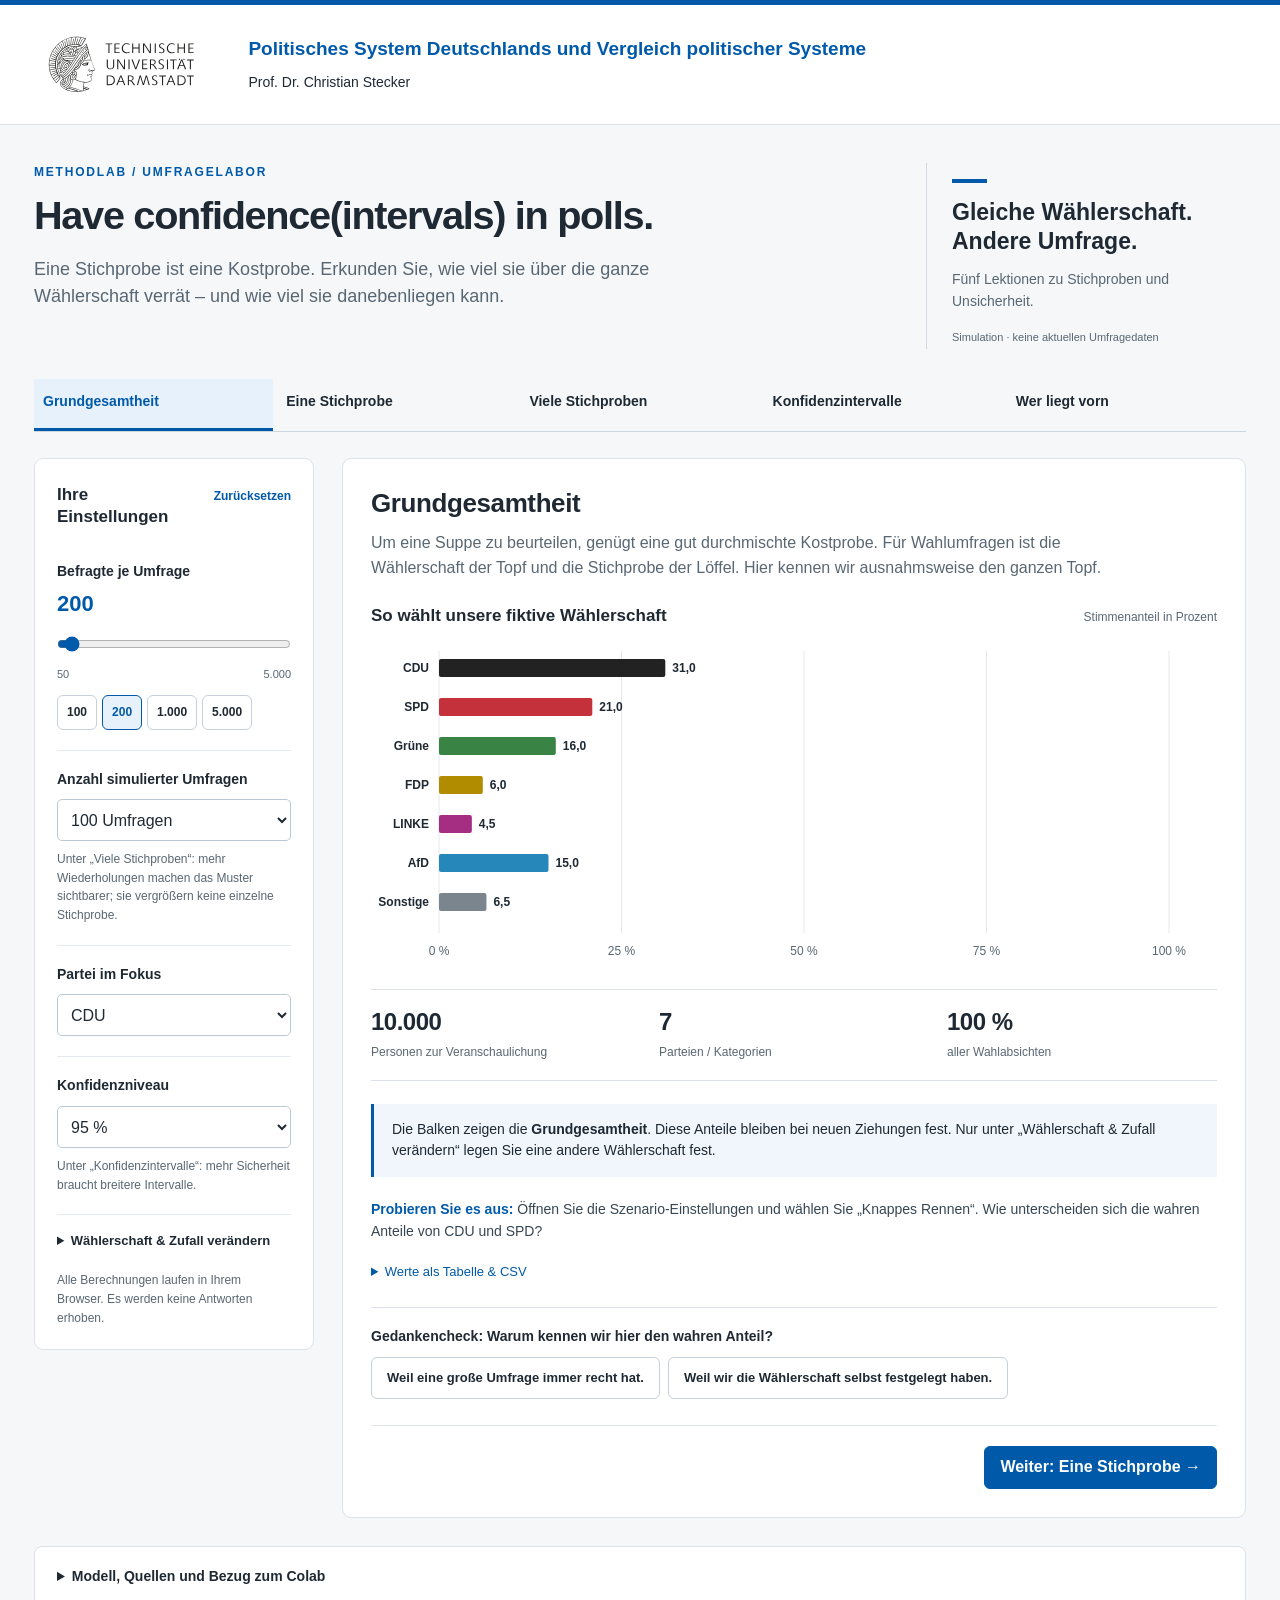
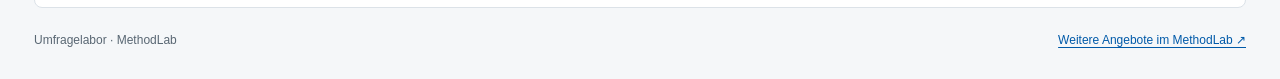
==== umfragelabor/site/index.html @ 5e2cd827 "Umfragelabor siezen und in MethodLab auf GitHub Pages veröffentlichen" ====
<!doctype html>
<html lang="de">
<head>
  <meta charset="utf-8">
  <meta name="viewport" content="width=device-width, initial-scale=1">
  <meta name="description" content="Wahlumfragen verstehen: interaktives Lehrlabor zu Stichproben, Zufallsschwankungen und Konfidenzintervallen.">
  <title>Have confidence(intervals) in polls. · MethodLab</title>
  <link rel="stylesheet" href="./brand/brand.css">
  <link rel="stylesheet" href="./styles.css">
  <script defer src="./stats.js"></script>
  <script defer src="./app.js"></script>
</head>
<body>
<a class="skip" href="#lesson">Zur Simulation</a>
<!-- politicsRLab:identity:start -->
<header class="prl-institution" aria-label="Hochschule und Arbeitsbereich">
  <div class="prl-institution__inner">
    <a class="prl-institution__logo" href="https://www.tu-darmstadt.de/" aria-label="Technische Universität Darmstadt">
      <img src="./brand/tu-darmstadt.svg" width="250" height="157" alt="Technische Universität Darmstadt" />
    </a>
    <div class="prl-institution__text">
      <a class="prl-institution__department" href="https://www.politikwissenschaft.tu-darmstadt.de/institut/arbeitsbereiche_und_nachwuchsgruppen/de_vergleich/index.de.jsp">Politisches System Deutschlands und Vergleich politischer Systeme</a>
      <p class="prl-institution__person">Prof. Dr. Christian Stecker</p>
    </div>
  </div>
</header>
<!-- politicsRLab:identity:end -->
<main>
  <div class="intro">
    <div><p class="eyebrow">METHODLAB / UMFRAGELABOR</p><h1>Have confidence(intervals) in polls.</h1>
    <p class="lead">Eine Stichprobe ist eine Kostprobe. Erkunden Sie, wie viel sie über die ganze Wählerschaft verrät – und wie viel sie danebenliegen kann.</p></div>
    <div class="intro-note"><span class="note-line"></span><strong>Gleiche Wählerschaft.<br>Andere Umfrage.</strong><p>Fünf Lektionen zu Stichproben und Unsicherheit.</p><span class="tag">Simulation · keine aktuellen Umfragedaten</span></div>
  </div>
  <nav class="lessons" aria-label="Lektionen">
    <button data-step="0" aria-current="step">Grundgesamtheit</button>
    <button data-step="1">Eine Stichprobe</button>
    <button data-step="2">Viele Stichproben</button>
    <button data-step="3">Konfidenzintervalle</button>
    <button data-step="4">Wer liegt vorn</button>
  </nav>
  <div class="workspace">
    <aside class="controls" aria-label="Simulation einstellen">
      <div class="control-title"><h2>Ihre Einstellungen</h2><button class="text-button" id="reset">Zurücksetzen</button></div>
      <label for="n">Befragte je Umfrage <output id="n-out" for="n">200</output></label>
      <input type="range" id="n" min="50" max="5000" step="50" value="200">
      <div class="range-ends"><span>50</span><span>5.000</span></div>
      <div class="presets" aria-label="Stichprobengröße wählen"><button data-n="100">100</button><button data-n="200">200</button><button data-n="1000">1.000</button><button data-n="5000">5.000</button></div>
      <div class="control-group"><label for="reps">Anzahl simulierter Umfragen</label><select id="reps"><option value="50">50 Umfragen</option><option value="100" selected>100 Umfragen</option><option value="500">500 Umfragen</option><option value="1000">1.000 Umfragen</option></select><p class="hint">Unter „Viele Stichproben“: mehr Wiederholungen machen das Muster sichtbarer; sie vergrößern keine einzelne Stichprobe.</p></div>
      <div class="control-group"><label for="focus">Partei im Fokus</label><select id="focus"></select></div>
      <div class="control-group"><label for="confidence">Konfidenzniveau</label><select id="confidence"><option value="90">90 %</option><option value="95" selected>95 %</option><option value="99">99 %</option></select><p class="hint">Unter „Konfidenzintervalle“: mehr Sicherheit braucht breitere Intervalle.</p></div>
      <details id="scenario"><summary>Wählerschaft &amp; Zufall verändern</summary><div class="details-body">
        <label for="gap">Wahrer Abstand CDU − SPD <output id="gap-out" for="gap">10 Prozentpunkte</output></label><input type="range" id="gap" min="-10" max="20" step="1" value="10"><div class="range-ends"><span>SPD +10</span><span>CDU +20</span></div>
        <div class="presets"><button data-gap="10">Colab-Beispiel</button><button data-gap="2">Knappes Rennen</button><button data-gap="0">Gleichstand</button></div><p class="hint">CDU und SPD teilen sich zusammen 52 %. Alle anderen Parteianteile bleiben gleich.</p>
        <label for="seed">Startwert des Zufalls (Seed)</label><input id="seed" type="number" min="0" max="4294967295" step="1" value="123"><p class="hint">Gleiche Einstellungen und gleiche Ziehungsnummer liefern dieselben Werte.</p>
      </div></details>
      <p class="local-note">Alle Berechnungen laufen in Ihrem Browser. Es werden keine Antworten erhoben.</p>
    </aside>
    <section id="lesson" class="lesson" tabindex="-1" aria-labelledby="lesson-title"></section>
  </div>
  <p id="status" class="sr-only" role="status" aria-live="polite"></p>
  <details class="methods"><summary>Modell, Quellen und Bezug zum Colab</summary><div class="methods-body">
    <p>Ausgangspunkt ist Christians Colab <a href="https://colab.research.google.com/github/cstecker/politicsRLab/blob/main/Have%20confidence(intervals)%20in%20Wahlumfragen.ipynb">„Have confidence(intervals) in Wahlumfragen“</a>. Seine fiktiven Beispielanteile bleiben erhalten. Die hier gezeigten 10.000 Personen bilden diese Anteile exakt ab; sie sind keine erneut zufällig erzeugte Population und keine aktuellen Wahlprognosen.</p>
    <p>Jede Umfrage besteht aus unabhängigen Ziehungen <strong>mit Zurücklegen</strong> aus derselben Wählerschaft (Multinomialmodell). Eine Person kann rechnerisch mehrfach gezogen werden. So verwenden alle Lektionen dasselbe Modell; im Colab wechselte die Ziehungsart. Die 10.000 Personen dienen der Anschauung. Es wird keine Endlichkeitskorrektur angewendet.</p>
    <p>Einzelne Parteianteile erhalten <strong>Wilson-Konfidenzintervalle</strong>. Ihr langfristiger Abdeckungsanteil liegt näherungsweise beim gewählten Niveau; wegen diskreter Daten muss er nicht exakt 95 % betragen. Die mittleren 95 % der simulierten Schätzwerte unter „Viele Stichproben“ beschreiben dagegen die Stichprobenverteilung. Diese beiden Größen werden hier ausdrücklich getrennt.</p>
    <p>Für den Abstand zweier Parteien aus derselben Umfrage gilt näherungsweise: SE(Â − B̂) = √[(Â + B̂ − (Â − B̂)²) / n]. Das Intervall ist Abstand ± z · SE. Es berücksichtigt die negative Kovarianz der beiden Anteile. Bei kleinen Zellen ist diese Normalapproximation unzuverlässig; die App kennzeichnet das Ergebnis entsprechend. Die Intervalle gelten jeweils für eine Partei bzw. einen vorab gewählten Vergleich, nicht gleichzeitig für alle Vergleiche.</p>
    <p>Methodische Referenzen: <a href="https://www.itl.nist.gov/div898/handbook/prc/section2/prc241.htm">NIST: Wilson-Intervalle für Anteile</a>, <a href="https://www.itl.nist.gov/div898/handbook/eda/section3/eda352.htm">NIST: Interpretation von Konfidenzintervallen</a>. Der Startwert 123 nutzt einen browserseitigen Zufallszahlengenerator; er reproduziert die App, nicht die Zufallsfolge von R.</p>
    <p>Grenzen: Keine Gewichtung, keine Ausfälle, keine Auswahlverzerrung und keine Veränderung der Wahlabsichten im Zeitverlauf. Größere Stichproben verringern den Zufallsfehler; systematische Verzerrungen verschwinden dadurch nicht. Eine Umfrage beschreibt Wahlabsichten zum Befragungszeitpunkt, kein sicheres späteres Wahlergebnis.</p>
  </div></details>
  <footer><span>Umfragelabor · MethodLab</span><a href="https://cstecker.github.io/politicsRLab/">Weitere Angebote im MethodLab ↗</a></footer>
</main>
<noscript>Dieses Lehrlabor benötigt JavaScript für die Simulationen.</noscript>
</body>
</html>
---- umfragelabor/site/brand/brand.css ----
/* politicsRLab · gemeinsame Gestaltung; Quelle: brand/ im Projektstamm. */
:root {
  --prl-blue: #005aa9;
  --prl-blue-dark: #004680;
  --prl-blue-light: #e7f1fb;
  --prl-ink: #1f2933;
  --prl-muted: #596773;
  --prl-surface: #ffffff;
  --prl-background: #f5f7f9;
  --prl-line: #dce2e8;
  --prl-font: Arial, Helvetica, sans-serif;
}
.prl-institution { background: #fff; border-top: 5px solid var(--prl-blue); border-bottom: 1px solid var(--prl-line); color: var(--prl-ink); font-family: var(--prl-font); }
.prl-institution__inner { box-sizing: border-box; max-width: 1320px; margin: 0 auto; padding: 4px 34px; display: flex; align-items: center; gap: clamp(18px, 3vw, 42px); }
.prl-institution__logo { display: block; flex: 0 0 clamp(110px, 14vw, 176px); line-height: 0; background: white; }
.prl-institution__logo img { display: block; width: 100%; height: auto; }
.prl-institution__text { min-width: 0; max-width: 700px; padding: 12px 0; }
.prl-institution__department { color: var(--prl-blue); font-size: clamp(14px, 1.5vw, 19px); font-weight: 700; line-height: 1.4; text-decoration: none; text-underline-offset: 4px; }
.prl-institution__department:hover { text-decoration: underline; }
.prl-institution__person { margin: 9px 0 0; color: var(--prl-ink); font-size: 14px; line-height: 1.45; }
.prl-institution a:focus-visible { outline: 3px solid var(--prl-blue); outline-offset: 5px; }
@media (max-width: 600px) {
  .prl-institution__inner { padding: 4px 16px; gap: 16px; }
  .prl-institution__person { font-size: 12px; margin-top: 7px; }
}
@media print { .prl-institution { border-top-width: 2px; } }
---- umfragelabor/site/styles.css ----
*{box-sizing:border-box}html{scroll-behavior:smooth}body{margin:0;background:#f5f7f9;color:#1f2933;font:16px/1.55 Arial,Helvetica,sans-serif}button,input,select{font:inherit}button,a,input,select,summary{touch-action:manipulation}button,select,summary{cursor:pointer}button{border:1px solid #c6d1db;background:#fff;color:#1f2933;border-radius:6px;min-height:42px;padding:8px 15px;font-weight:600}button:hover{background:#e7f1fb;border-color:#005aa9}button:focus-visible,a:focus-visible,input:focus-visible,select:focus-visible,summary:focus-visible{outline:3px solid #005aa9;outline-offset:3px}a{color:#005aa9;text-underline-offset:3px}main{max-width:1320px;padding:0 34px;margin:auto}h1,h2,h3,p{margin-top:0}h1{font-size:clamp(30px,3.1vw,45px);letter-spacing:-1.3px;line-height:1.12;margin-bottom:18px}h2{font-size:26px;line-height:1.25;letter-spacing:-.4px;margin-bottom:12px}h3{font-size:17px;margin-bottom:12px}.intro{display:grid;grid-template-columns:1fr 320px;gap:70px;padding:38px 0 30px}.eyebrow{color:#005aa9;font-size:12px;font-weight:700;letter-spacing:1.8px;margin-bottom:12px}.lead{max-width:680px;font-size:18px;color:#596773;margin-bottom:0}.intro-note{padding:16px 0 0 25px;border-left:1px solid #d0d9e2}.intro-note strong{font-size:23px;line-height:1.25}.intro-note p{font-size:14px;margin:12px 0;color:#596773}.tag{font-size:11px;color:#596773}.note-line{display:block;width:35px;height:4px;background:#005aa9;margin-bottom:15px}.lessons{display:grid;grid-template-columns:repeat(5,1fr);border-bottom:1px solid #cdd6df;margin-bottom:26px;gap:4px}.lessons button{display:flex;gap:10px;text-align:left;align-items:center;border:0;background:transparent;border-radius:0;padding:14px 9px 17px;font-size:14px;border-bottom:3px solid transparent;line-height:1.25}.lessons button span{font-size:12px;color:#596773}.lessons button[aria-current]{color:#005aa9;border-color:#005aa9;background:#e7f1fb}.lessons button[aria-current] span{color:#005aa9}.workspace{display:grid;grid-template-columns:280px minmax(0,1fr);gap:28px;align-items:start}.controls{background:white;border:1px solid #dce2e8;border-radius:9px;padding:22px}.control-title{display:flex;gap:10px;align-items:baseline;justify-content:space-between;margin-bottom:22px}.control-title h2{font-size:17px;letter-spacing:0}.text-button{background:none;border:0;color:#005aa9;padding:0;min-height:32px;font-size:12px}.controls label{font-weight:600;font-size:14px;display:block;margin-bottom:9px}.controls output{font-size:22px;font-variant-numeric:tabular-nums;color:#005aa9;display:block;margin-top:4px}.controls #gap-out{font-size:15px}.controls input[type=range]{width:100%;accent-color:#005aa9;min-height:28px;margin:0}.range-ends{display:flex;justify-content:space-between;font-size:11px;color:#596773}.presets{display:flex;gap:5px;flex-wrap:wrap;margin-top:12px}.presets button{font-size:12px;padding:5px 9px;min-height:35px}.presets button[aria-pressed=true]{background:#e7f1fb;border-color:#005aa9;color:#005aa9}.control-group{border-top:1px solid #e5eaf0;padding-top:18px;margin-top:20px}.controls select,.controls input[type=number]{width:100%;max-width:100%;border:1px solid #bcc9d4;border-radius:5px;padding:9px;background:white;color:#1f2933;min-height:42px}.hint,.local-note{font-size:12px;line-height:1.55;color:#596773;margin:9px 0 0}.controls details{border-top:1px solid #e5eaf0;margin-top:20px;padding-top:16px}.controls summary{font-size:13px;font-weight:600}.details-body{padding-top:16px}.details-body label:not(:first-child){margin-top:16px}.local-note{margin-top:20px}.lesson{background:#fff;border:1px solid #dce2e8;border-radius:9px;padding:28px;min-width:0;scroll-margin-top:15px}.lesson:focus{outline:none}.lesson .lede{color:#596773;max-width:740px;margin-bottom:20px}.lesson-kicker{color:#005aa9;font-size:12px;font-weight:700;letter-spacing:1px;margin-bottom:8px}.chart-title{display:flex;align-items:baseline;justify-content:space-between;gap:12px;margin:22px 0 10px}.chart-title h3{margin:0}.chart-title span{color:#596773;font-size:12px}.chart{width:100%;display:block;overflow:visible}.chart text{font:12px Arial,Helvetica,sans-serif;fill:#596773}.chart .strong{font-weight:700;fill:#1f2933}.chart .grid{stroke:#e4e9ed;stroke-width:1}.chart .axis{stroke:#b9c6d0;stroke-width:1}.chart .truth{stroke:#005aa9;stroke-dasharray:5 4;stroke-width:1.8}.legend{font-size:12px;color:#596773;display:flex;flex-wrap:wrap;gap:10px 20px;margin:10px 0}.legend span{display:inline-flex;align-items:center;gap:7px}.legend i{display:inline-block;width:18px;height:8px;background:var(--swatch);border-radius:1px}.legend .line{height:0;border-top:2px dashed #005aa9;background:transparent}.actions{display:flex;flex-wrap:wrap;gap:10px;align-items:center;margin:18px 0}.primary{background:#005aa9;color:white;border-color:#005aa9}.primary:hover{background:#004680;color:white}.actions small{font-size:12px;color:#596773}.metrics{display:grid;grid-template-columns:repeat(3,minmax(0,1fr));gap:18px;border-block:1px solid #dce2e8;padding:18px 0;margin-top:20px}.metric strong{font-size:24px;line-height:1.2;display:block;letter-spacing:-.5px;font-variant-numeric:tabular-nums}.metric span{font-size:12px;color:#596773;display:block;margin-top:6px}.insight{border-left:3px solid #005aa9;background:#f0f6fc;padding:15px 18px;margin:23px 0 18px}.insight p{margin:0;font-size:14px}.task{font-size:14px;color:#364653;margin-top:22px}.task strong{color:#005aa9}.data{margin-top:20px;font-size:13px}.data summary{color:#005aa9}.table-wrap{overflow:auto;max-height:360px;margin-top:14px}table{width:100%;border-collapse:collapse;font-size:12px;text-align:right}th,td{padding:9px;border-bottom:1px solid #e2e7ec;white-space:nowrap}th:first-child,td:first-child{text-align:left}thead th{position:sticky;top:0;background:#fff}.data-actions{display:flex;gap:10px;align-items:center;margin:14px 0}.data-actions button{font-size:12px}.quiz{border-top:1px solid #dce2e8;margin-top:24px;padding-top:18px}.quiz p{font-size:14px;font-weight:600;margin-bottom:10px}.quiz-options{display:flex;flex-wrap:wrap;gap:8px}.quiz-options button{font-size:13px;text-align:left}.feedback{font-size:13px;margin:12px 0 0;color:#005aa9}.lesson-nav{display:flex;justify-content:space-between;gap:12px;border-top:1px solid #e0e6ec;margin-top:26px;padding-top:20px}.methods{background:#fff;border:1px solid #dce2e8;border-radius:8px;margin:28px 0 0;padding:19px 22px;font-size:14px}.methods summary{font-weight:600}.methods-body{padding-top:20px;columns:2;column-gap:38px}.methods-body p{break-inside:avoid}.methods-body p:last-child{margin:0}footer{display:flex;justify-content:space-between;gap:14px;padding:23px 0 30px;font-size:12px;color:#596773}.skip{position:absolute;left:15px;top:-100px;background:white;padding:10px;z-index:5}.skip:focus{top:10px}.sr-only{position:absolute;width:1px;height:1px;padding:0;margin:-1px;overflow:hidden;clip:rect(0,0,0,0);white-space:nowrap;border:0}.comparison-controls{display:flex;flex-wrap:wrap;gap:12px;align-items:center;font-size:14px}.comparison-controls select{font:inherit;border:1px solid #bcc9d4;border-radius:5px;padding:8px;min-height:42px;max-width:100%}.warning{color:#814b00;background:#fff6df;border-left:3px solid #c78b1c;padding:12px;font-size:13px}.mini-charts{display:grid;grid-template-columns:repeat(2,minmax(0,1fr));gap:18px}.mini-charts h3{font-size:14px;margin:0 0 3px}.mini-charts .chart text{font-size:12px}.chart-note{font-size:12px;color:#596773;margin:8px 0}.party-dot{display:inline-block;width:8px;height:8px;border-radius:50%;margin-right:6px;background:var(--swatch)}
@media(min-width:1050px){.controls{position:sticky;top:16px}}@media(max-width:1000px){main{padding:0 22px}.intro{gap:30px;grid-template-columns:1fr 255px}.workspace{grid-template-columns:235px minmax(0,1fr);gap:18px}.controls{padding:17px}.lesson{padding:22px}.lessons button{font-size:12px;gap:7px}.mini-charts{grid-template-columns:1fr}.metrics{gap:10px}.metric strong{font-size:22px}}
@media(max-width:720px){main{padding:0 16px}.intro{display:block;padding:26px 0 23px}.intro-note{display:none}h1{font-size:32px;letter-spacing:-.8px}.lead{font-size:16px}.lessons{display:flex;overflow-x:auto;gap:3px;margin-bottom:18px}.lessons button{flex:0 0 145px;font-size:12px;padding:12px 9px}.workspace{display:flex;flex-direction:column;gap:18px}.controls{width:100%;display:grid;grid-template-columns:1fr 1fr;gap:0 20px}.control-title{grid-column:1/-1;margin-bottom:8px}.controls>label,.controls>input,.controls>.range-ends,.controls>.presets,.controls>details,.controls>.local-note{grid-column:1/-1}.control-group{margin-top:16px;padding-top:14px;min-width:0}.controls .hint{font-size:11px}.control-group:has(#focus){grid-column:1}.control-group:has(#confidence){grid-column:2}.lesson{padding:20px 16px;width:100%}h2{font-size:24px}.metrics{grid-template-columns:1fr;gap:12px}.metric{display:flex;align-items:baseline;justify-content:space-between;gap:15px}.metric strong{font-size:22px}.metric span{text-align:right}.chart-title{display:block}.chart-title span{display:block;margin-top:5px}.mini-charts{grid-template-columns:1fr}.methods-body{columns:1}footer{display:block}footer a{display:block;margin-top:8px}.comparison-controls{gap:8px}.chart text{font-size:13px}.legend{font-size:11px}.lesson-nav button{font-size:13px}.quiz-options{display:grid}.quiz-options button{width:100%}}
@media(prefers-reduced-motion:reduce){html{scroll-behavior:auto}}
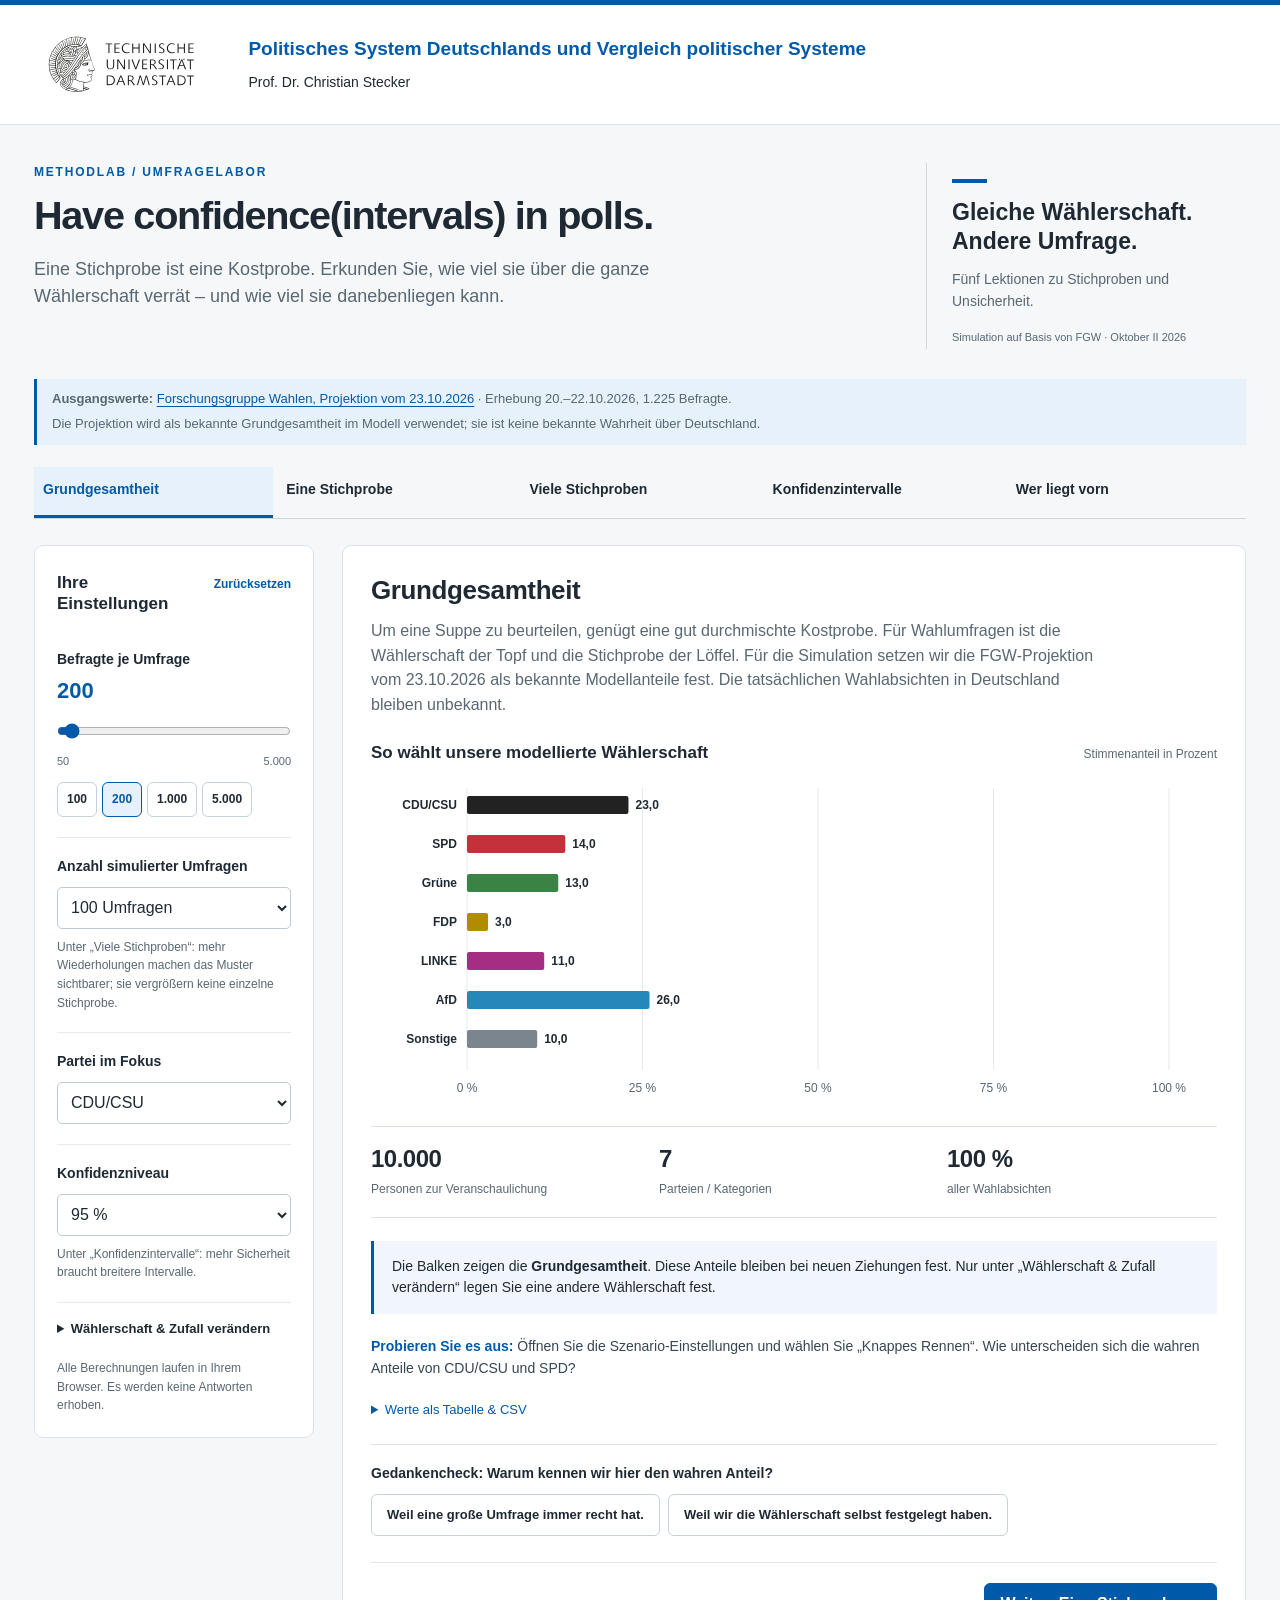
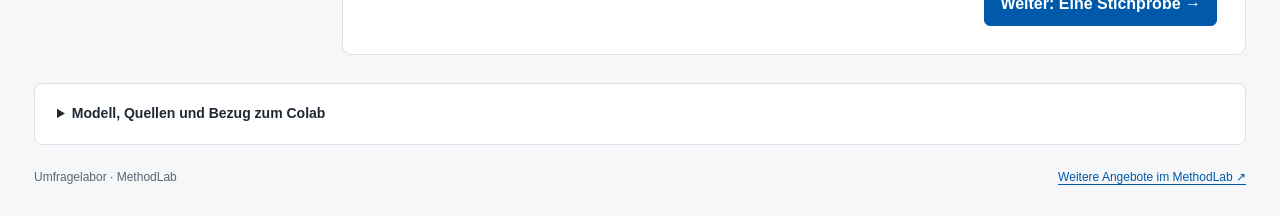
==== commit d473caee: "Umfragelabor auf FGW-Projektion Oktober II 2026 aktualisieren" ====
--- a/umfragelabor/site/index.html
+++ b/umfragelabor/site/index.html
@@ -29,8 +29,9 @@
   <div class="intro">
     <div><p class="eyebrow">METHODLAB / UMFRAGELABOR</p><h1>Have confidence(intervals) in polls.</h1>
     <p class="lead">Eine Stichprobe ist eine Kostprobe. Erkunden Sie, wie viel sie über die ganze Wählerschaft verrät – und wie viel sie danebenliegen kann.</p></div>
-    <div class="intro-note"><span class="note-line"></span><strong>Gleiche Wählerschaft.<br>Andere Umfrage.</strong><p>Fünf Lektionen zu Stichproben und Unsicherheit.</p><span class="tag">Simulation · keine aktuellen Umfragedaten</span></div>
+    <div class="intro-note"><span class="note-line"></span><strong>Gleiche Wählerschaft.<br>Andere Umfrage.</strong><p>Fünf Lektionen zu Stichproben und Unsicherheit.</p><span class="tag">Simulation auf Basis von FGW · Oktober II 2026</span></div>
   </div>
+  <p class="poll-source"><strong>Ausgangswerte:</strong> <a href="https://www.forschungsgruppe.de/Umfragen/Politbarometer/Archiv/Politbarometer_2026/Oktober_II_2026/">Forschungsgruppe Wahlen, Projektion vom 23.10.2026</a> · Erhebung 20.–22.10.2026, 1.225 Befragte. <span id="source-status"></span></p>
   <nav class="lessons" aria-label="Lektionen">
     <button data-step="0" aria-current="step">Grundgesamtheit</button>
     <button data-step="1">Eine Stichprobe</button>
@@ -49,8 +50,8 @@
       <div class="control-group"><label for="focus">Partei im Fokus</label><select id="focus"></select></div>
       <div class="control-group"><label for="confidence">Konfidenzniveau</label><select id="confidence"><option value="90">90 %</option><option value="95" selected>95 %</option><option value="99">99 %</option></select><p class="hint">Unter „Konfidenzintervalle“: mehr Sicherheit braucht breitere Intervalle.</p></div>
       <details id="scenario"><summary>Wählerschaft &amp; Zufall verändern</summary><div class="details-body">
-        <label for="gap">Wahrer Abstand CDU − SPD <output id="gap-out" for="gap">10 Prozentpunkte</output></label><input type="range" id="gap" min="-10" max="20" step="1" value="10"><div class="range-ends"><span>SPD +10</span><span>CDU +20</span></div>
-        <div class="presets"><button data-gap="10">Colab-Beispiel</button><button data-gap="2">Knappes Rennen</button><button data-gap="0">Gleichstand</button></div><p class="hint">CDU und SPD teilen sich zusammen 52 %. Alle anderen Parteianteile bleiben gleich.</p>
+        <label for="gap">Modellabstand CDU/CSU − SPD <output id="gap-out" for="gap">9 Prozentpunkte</output></label><input type="range" id="gap" min="-10" max="20" step="1" value="9"><div class="range-ends"><span>SPD +10</span><span>CDU +20</span></div>
+        <div class="presets"><button data-gap="9">FGW Oktober 2026</button><button data-gap="2">Knappes Rennen</button><button data-gap="0">Gleichstand</button></div><p class="hint">CDU/CSU und SPD teilen sich im Modell zusammen 37 %. Alle anderen Parteianteile bleiben gleich.</p>
         <label for="seed">Startwert des Zufalls (Seed)</label><input id="seed" type="number" min="0" max="4294967295" step="1" value="123"><p class="hint">Gleiche Einstellungen und gleiche Ziehungsnummer liefern dieselben Werte.</p>
       </div></details>
       <p class="local-note">Alle Berechnungen laufen in Ihrem Browser. Es werden keine Antworten erhoben.</p>
@@ -59,12 +60,12 @@
   </div>
   <p id="status" class="sr-only" role="status" aria-live="polite"></p>
   <details class="methods"><summary>Modell, Quellen und Bezug zum Colab</summary><div class="methods-body">
-    <p>Ausgangspunkt ist Christians Colab <a href="https://colab.research.google.com/github/cstecker/politicsRLab/blob/main/Have%20confidence(intervals)%20in%20Wahlumfragen.ipynb">„Have confidence(intervals) in Wahlumfragen“</a>. Seine fiktiven Beispielanteile bleiben erhalten. Die hier gezeigten 10.000 Personen bilden diese Anteile exakt ab; sie sind keine erneut zufällig erzeugte Population und keine aktuellen Wahlprognosen.</p>
+    <p>Ausgangspunkt ist Christians Colab <a href="https://colab.research.google.com/github/cstecker/politicsRLab/blob/main/Have%20confidence(intervals)%20in%20Wahlumfragen.ipynb">„Have confidence(intervals) in Wahlumfragen“</a>. Die Ausgangswerte stammen jetzt aus der FGW-Projektion vom 23.10.2026: CDU/CSU 23 %, SPD 14 %, Grüne 13 %, FDP 3 %, Linke 11 %, AfD 26 % und Sonstige 10 %. Die Projektion ist eine unsichere Umfrageschätzung. Für die Simulation verwenden wir sie als festgelegte Modellanteile und veranschaulichen sie anhand von 10.000 konstruierten Personen. Die echten 1.225 Befragten werden hier nicht rekonstruiert; es handelt sich nicht um Umfrage-Mikrodaten.</p>
     <p>Jede Umfrage besteht aus unabhängigen Ziehungen <strong>mit Zurücklegen</strong> aus derselben Wählerschaft (Multinomialmodell). Eine Person kann rechnerisch mehrfach gezogen werden. So verwenden alle Lektionen dasselbe Modell; im Colab wechselte die Ziehungsart. Die 10.000 Personen dienen der Anschauung. Es wird keine Endlichkeitskorrektur angewendet.</p>
     <p>Einzelne Parteianteile erhalten <strong>Wilson-Konfidenzintervalle</strong>. Ihr langfristiger Abdeckungsanteil liegt näherungsweise beim gewählten Niveau; wegen diskreter Daten muss er nicht exakt 95 % betragen. Die mittleren 95 % der simulierten Schätzwerte unter „Viele Stichproben“ beschreiben dagegen die Stichprobenverteilung. Diese beiden Größen werden hier ausdrücklich getrennt.</p>
     <p>Für den Abstand zweier Parteien aus derselben Umfrage gilt näherungsweise: SE(Â − B̂) = √[(Â + B̂ − (Â − B̂)²) / n]. Das Intervall ist Abstand ± z · SE. Es berücksichtigt die negative Kovarianz der beiden Anteile. Bei kleinen Zellen ist diese Normalapproximation unzuverlässig; die App kennzeichnet das Ergebnis entsprechend. Die Intervalle gelten jeweils für eine Partei bzw. einen vorab gewählten Vergleich, nicht gleichzeitig für alle Vergleiche.</p>
     <p>Methodische Referenzen: <a href="https://www.itl.nist.gov/div898/handbook/prc/section2/prc241.htm">NIST: Wilson-Intervalle für Anteile</a>, <a href="https://www.itl.nist.gov/div898/handbook/eda/section3/eda352.htm">NIST: Interpretation von Konfidenzintervallen</a>. Der Startwert 123 nutzt einen browserseitigen Zufallszahlengenerator; er reproduziert die App, nicht die Zufallsfolge von R.</p>
-    <p>Grenzen: Keine Gewichtung, keine Ausfälle, keine Auswahlverzerrung und keine Veränderung der Wahlabsichten im Zeitverlauf. Größere Stichproben verringern den Zufallsfehler; systematische Verzerrungen verschwinden dadurch nicht. Eine Umfrage beschreibt Wahlabsichten zum Befragungszeitpunkt, kein sicheres späteres Wahlergebnis.</p>
+    <p>Grenzen: Die FGW-Projektion wird im vereinfachten Lehrmodell als fest angenommen. Die simulierten Intervalle sind keine nachträgliche Berechnung der tatsächlichen FGW-Unsicherheit. Keine Gewichtung, keine Ausfälle, keine Auswahlverzerrung und keine Veränderung der Wahlabsichten im Zeitverlauf. Größere Stichproben verringern den Zufallsfehler; systematische Verzerrungen verschwinden dadurch nicht. Eine Umfrage beschreibt Wahlabsichten zum Befragungszeitpunkt, kein sicheres späteres Wahlergebnis.</p>
   </div></details>
   <footer><span>Umfragelabor · MethodLab</span><a href="https://cstecker.github.io/politicsRLab/">Weitere Angebote im MethodLab ↗</a></footer>
 </main>
--- a/umfragelabor/site/styles.css
+++ b/umfragelabor/site/styles.css
@@ -2,3 +2,5 @@
 @media(min-width:1050px){.controls{position:sticky;top:16px}}@media(max-width:1000px){main{padding:0 22px}.intro{gap:30px;grid-template-columns:1fr 255px}.workspace{grid-template-columns:235px minmax(0,1fr);gap:18px}.controls{padding:17px}.lesson{padding:22px}.lessons button{font-size:12px;gap:7px}.mini-charts{grid-template-columns:1fr}.metrics{gap:10px}.metric strong{font-size:22px}}
 @media(max-width:720px){main{padding:0 16px}.intro{display:block;padding:26px 0 23px}.intro-note{display:none}h1{font-size:32px;letter-spacing:-.8px}.lead{font-size:16px}.lessons{display:flex;overflow-x:auto;gap:3px;margin-bottom:18px}.lessons button{flex:0 0 145px;font-size:12px;padding:12px 9px}.workspace{display:flex;flex-direction:column;gap:18px}.controls{width:100%;display:grid;grid-template-columns:1fr 1fr;gap:0 20px}.control-title{grid-column:1/-1;margin-bottom:8px}.controls>label,.controls>input,.controls>.range-ends,.controls>.presets,.controls>details,.controls>.local-note{grid-column:1/-1}.control-group{margin-top:16px;padding-top:14px;min-width:0}.controls .hint{font-size:11px}.control-group:has(#focus){grid-column:1}.control-group:has(#confidence){grid-column:2}.lesson{padding:20px 16px;width:100%}h2{font-size:24px}.metrics{grid-template-columns:1fr;gap:12px}.metric{display:flex;align-items:baseline;justify-content:space-between;gap:15px}.metric strong{font-size:22px}.metric span{text-align:right}.chart-title{display:block}.chart-title span{display:block;margin-top:5px}.mini-charts{grid-template-columns:1fr}.methods-body{columns:1}footer{display:block}footer a{display:block;margin-top:8px}.comparison-controls{gap:8px}.chart text{font-size:13px}.legend{font-size:11px}.lesson-nav button{font-size:13px}.quiz-options{display:grid}.quiz-options button{width:100%}}
 @media(prefers-reduced-motion:reduce){html{scroll-behavior:auto}}
+
+.poll-source{font-size:13px;line-height:1.6;color:#596773;border-left:3px solid #005aa9;padding:10px 15px;background:#e7f1fb;margin:0 0 22px}.poll-source span{display:block;margin-top:4px}
